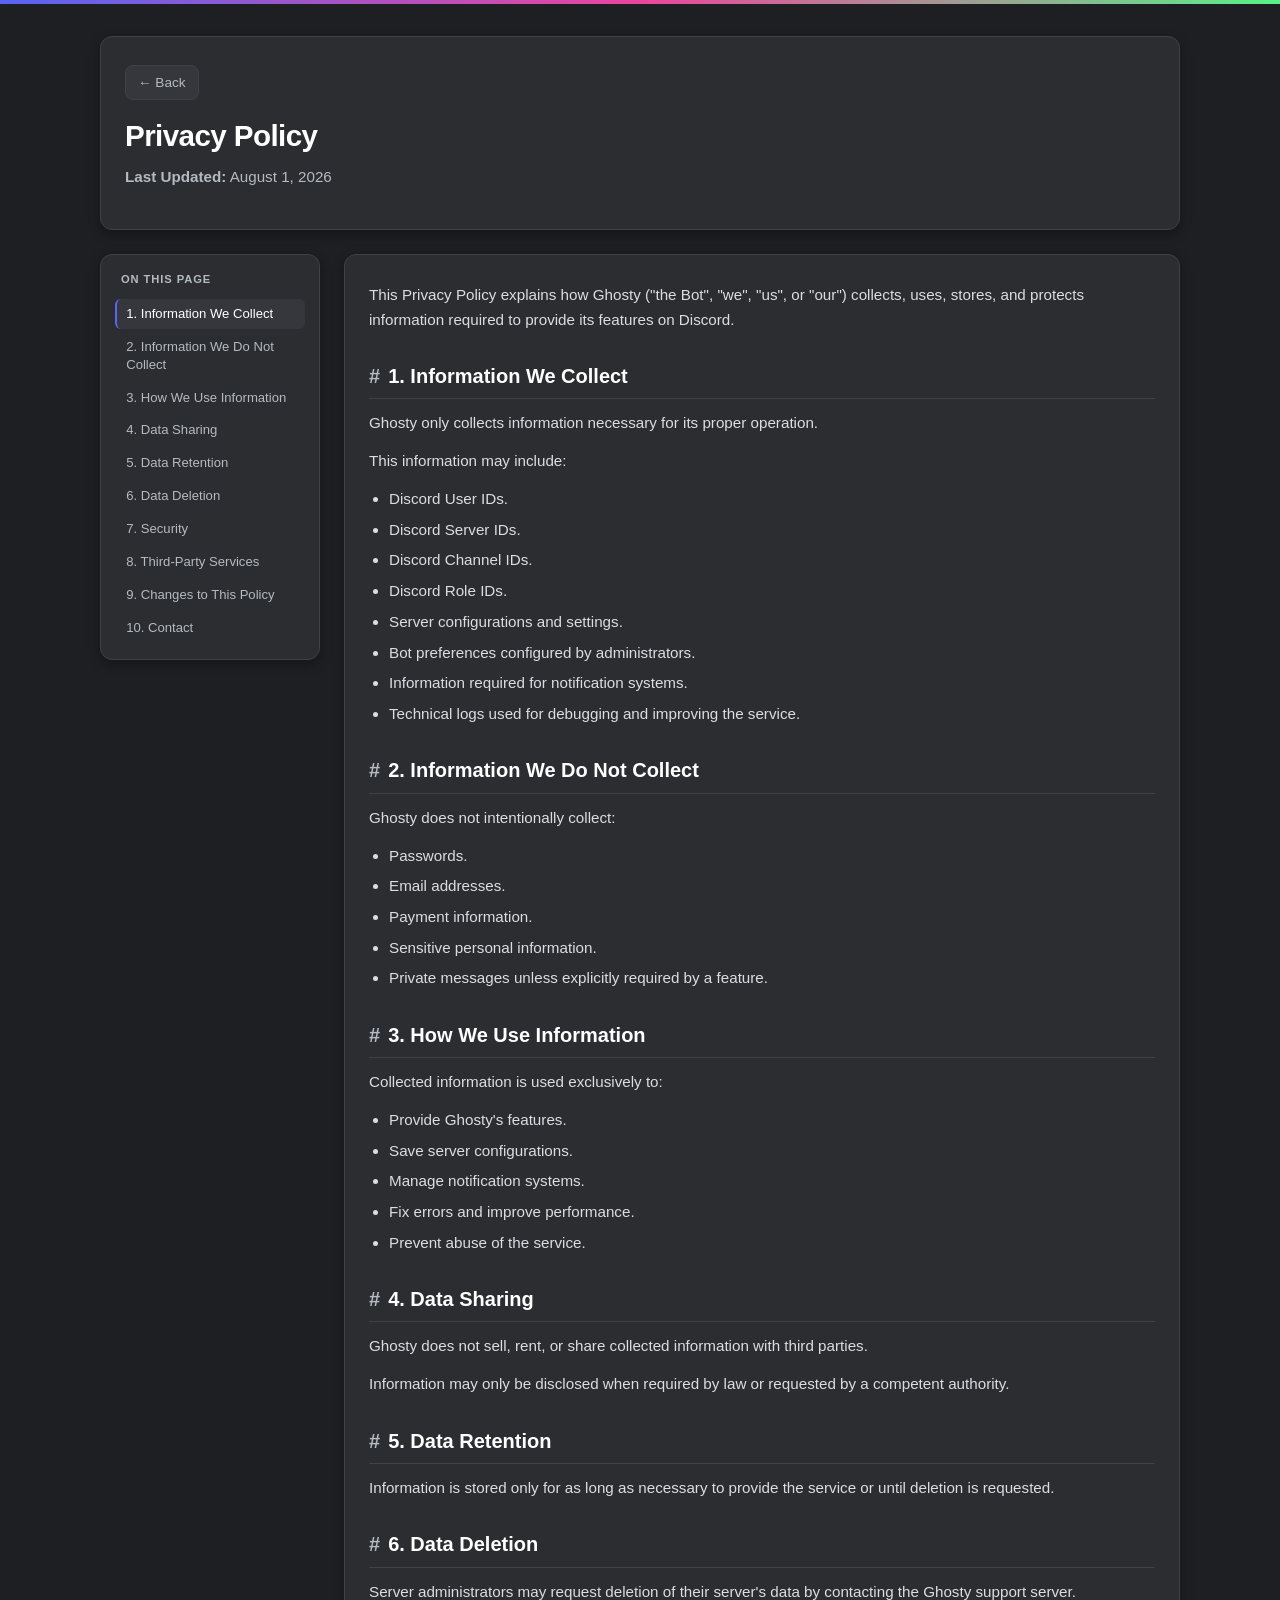
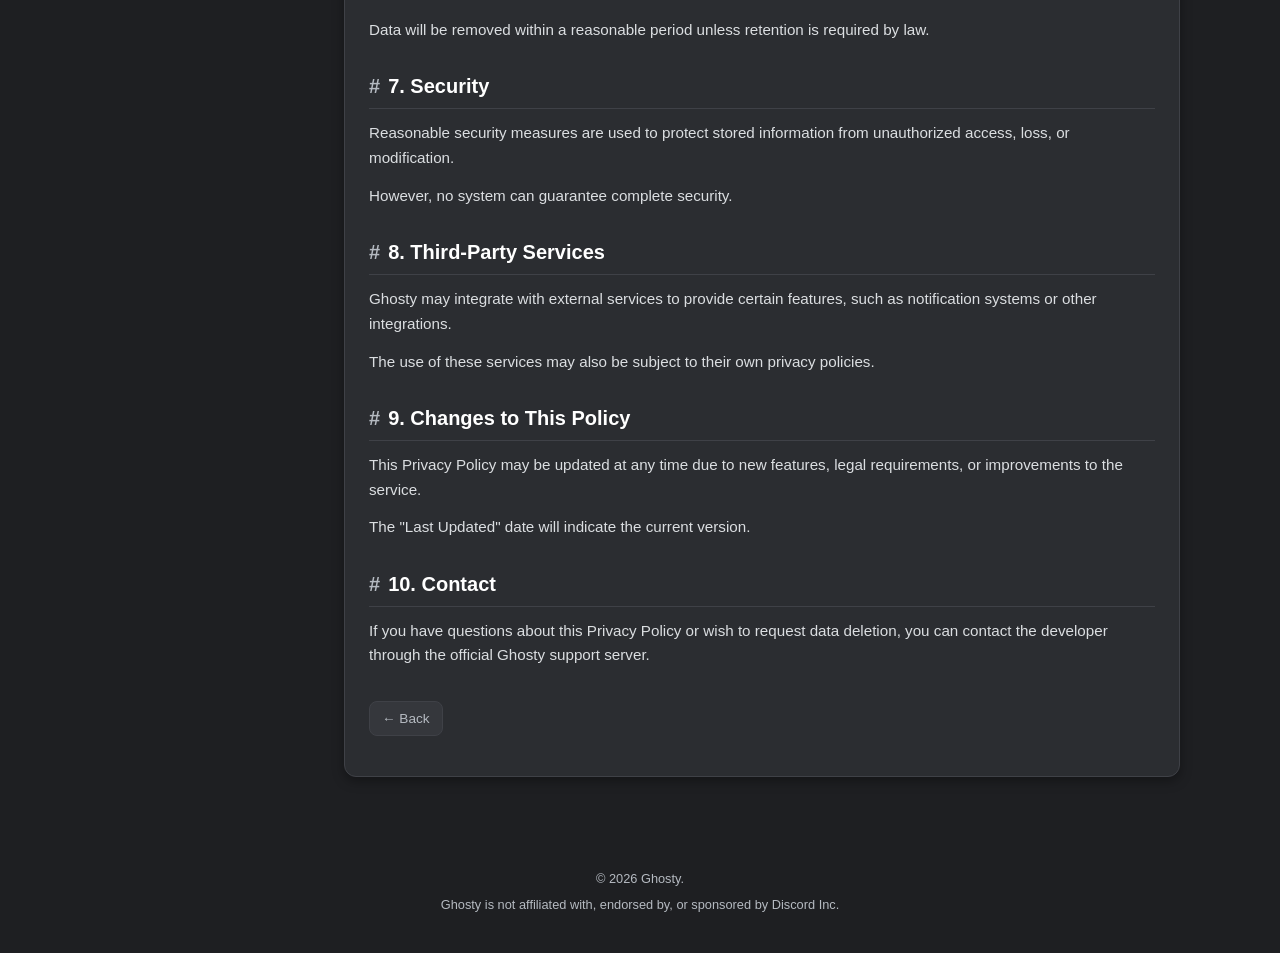
==== privacy/index.html @ cc2a5e60 "Initial commit" ====
<!DOCTYPE html>
<html lang="en">
<head>
    <meta charset="UTF-8">
    <meta name="viewport" content="width=device-width, initial-scale=1.0">

    <title>Privacy Policy | Ghosty</title>
    <meta name="description" content="Privacy Policy for Ghosty, a multifunctional Discord bot.">
    <meta name="theme-color" content="#313338">

    <link rel="icon" href="../assets/ghosty.png">
    <link rel="stylesheet" href="../css/style.css">

    <meta property="og:type" content="website">
    <meta property="og:title" content="Privacy Policy | Ghosty">
    <meta property="og:description" content="Privacy Policy for Ghosty.">
    <meta property="og:url" content="https://docs.ghostybot.xyz/privacy/">
    <meta property="og:image" content="https://docs.ghostybot.xyz/assets/ghosty.png">
</head>
<body>
    <div class="wrapper has-toc">
        <header>
            <a class="back-button" href="../" aria-label="Back to homepage">← Back</a>

            <h1>Privacy Policy</h1>
            <p class="meta"><strong>Last Updated:</strong> August 1, 2026</p>
        </header>

        <div class="layout">
            <aside class="toc" aria-label="Table of contents">
                <p class="toc-title">On this page</p>
                <nav>
                    <ul class="toc-list"></ul>
                </nav>
            </aside>

            <main>
                <p>
                    This Privacy Policy explains how Ghosty ("the Bot", "we", "us",
                    or "our") collects, uses, stores, and protects information required
                    to provide its features on Discord.
                </p>

                <h2 id="information-we-collect"><a class="anchor" href="#information-we-collect"><span class="anchor-icon">#</span>1. Information We Collect</a></h2>
                <p>
                    Ghosty only collects information necessary for its proper operation.
                </p>
                <p>This information may include:</p>
                <ul>
                    <li>Discord User IDs.</li>
                    <li>Discord Server IDs.</li>
                    <li>Discord Channel IDs.</li>
                    <li>Discord Role IDs.</li>
                    <li>Server configurations and settings.</li>
                    <li>Bot preferences configured by administrators.</li>
                    <li>Information required for notification systems.</li>
                    <li>Technical logs used for debugging and improving the service.</li>
                </ul>

                <h2 id="information-we-do-not-collect"><a class="anchor" href="#information-we-do-not-collect"><span class="anchor-icon">#</span>2. Information We Do Not Collect</a></h2>
                <p>
                    Ghosty does not intentionally collect:
                </p>
                <ul>
                    <li>Passwords.</li>
                    <li>Email addresses.</li>
                    <li>Payment information.</li>
                    <li>Sensitive personal information.</li>
                    <li>Private messages unless explicitly required by a feature.</li>
                </ul>

                <h2 id="how-we-use-information"><a class="anchor" href="#how-we-use-information"><span class="anchor-icon">#</span>3. How We Use Information</a></h2>
                <p>
                    Collected information is used exclusively to:
                </p>
                <ul>
                    <li>Provide Ghosty's features.</li>
                    <li>Save server configurations.</li>
                    <li>Manage notification systems.</li>
                    <li>Fix errors and improve performance.</li>
                    <li>Prevent abuse of the service.</li>
                </ul>

                <h2 id="data-sharing"><a class="anchor" href="#data-sharing"><span class="anchor-icon">#</span>4. Data Sharing</a></h2>
                <p>
                    Ghosty does not sell, rent, or share collected information with
                    third parties.
                </p>
                <p>
                    Information may only be disclosed when required by law or requested
                    by a competent authority.
                </p>

                <h2 id="data-retention"><a class="anchor" href="#data-retention"><span class="anchor-icon">#</span>5. Data Retention</a></h2>
                <p>
                    Information is stored only for as long as necessary to provide the
                    service or until deletion is requested.
                </p>

                <h2 id="data-deletion"><a class="anchor" href="#data-deletion"><span class="anchor-icon">#</span>6. Data Deletion</a></h2>
                <p>
                    Server administrators may request deletion of their server's data
                    by contacting the Ghosty support server.
                </p>
                <p>
                    Data will be removed within a reasonable period unless retention is
                    required by law.
                </p>

                <h2 id="security"><a class="anchor" href="#security"><span class="anchor-icon">#</span>7. Security</a></h2>
                <p>
                    Reasonable security measures are used to protect stored information
                    from unauthorized access, loss, or modification.
                </p>
                <p>
                    However, no system can guarantee complete security.
                </p>

                <h2 id="third-party-services"><a class="anchor" href="#third-party-services"><span class="anchor-icon">#</span>8. Third-Party Services</a></h2>
                <p>
                    Ghosty may integrate with external services to provide certain
                    features, such as notification systems or other integrations.
                </p>
                <p>
                    The use of these services may also be subject to their own privacy
                    policies.
                </p>

                <h2 id="changes-to-this-policy"><a class="anchor" href="#changes-to-this-policy"><span class="anchor-icon">#</span>9. Changes to This Policy</a></h2>
                <p>
                    This Privacy Policy may be updated at any time due to new features,
                    legal requirements, or improvements to the service.
                </p>
                <p>
                    The "Last Updated" date will indicate the current version.
                </p>

                <h2 id="contact"><a class="anchor" href="#contact"><span class="anchor-icon">#</span>10. Contact</a></h2>
                <p>
                    If you have questions about this Privacy Policy or wish to request
                    data deletion, you can contact the developer through the official
                    Ghosty support server.
                </p>

                <a class="back-button mt" href="../" aria-label="Back to homepage">← Back</a>
            </main>
        </div>
    </div>

    <footer>
        <p>© 2026 Ghosty.</p>
        <p>
            Ghosty is not affiliated with, endorsed by,
            or sponsored by Discord Inc.
        </p>
    </footer>

    <script>
        (function () {
            "use strict";
            var list = document.querySelector(".toc-list");
            if (!list) return;

            var headings = document.querySelectorAll("main h2[id]");
            if (!headings.length) return;

            var html = "";
            for (var i = 0; i < headings.length; i++) {
                var h = headings[i];
                var text = h.textContent.replace(/^#\s*/, "").trim();
                html += '<li><a class="toc-link" href="#' + h.id + '">' + text + '</a></li>';
            }
            list.innerHTML = html;

            var links = list.querySelectorAll(".toc-link");
            var current = null;
            var pinnedLink = null;

            function setActive(link) {
                if (link === current) return;
                current = link;
                for (var j = 0; j < links.length; j++) {
                    links[j].classList.toggle("active", links[j] === link);
                }
            }

            function updateActive() {
                if (pinnedLink) return;

                var offset = 60;
                var scrollY = window.scrollY || window.pageYOffset;
                var docHeight = document.documentElement.scrollHeight;
                var winHeight = window.innerHeight;
                var atBottom = scrollY + winHeight >= docHeight - 4;

                if (atBottom) {
                    setActive(links[links.length - 1]);
                    return;
                }

                var activeIndex = 0;
                for (var i = 0; i < headings.length; i++) {
                    var top = headings[i].getBoundingClientRect().top;
                    if (top - offset <= 0) {
                        activeIndex = i;
                    } else {
                        break;
                    }
                }
                setActive(links[activeIndex]);
            }

            var ticking = false;
            function onScroll() {
                if (ticking) return;
                ticking = true;
                requestAnimationFrame(function () {
                    updateActive();
                    ticking = false;
                });
            }

            for (var i = 0; i < links.length; i++) {
                links[i].addEventListener("click", function () {
                    pinnedLink = this;
                    setActive(this);
                });
            }

            function unpin() {
                if (!pinnedLink) return;
                pinnedLink = null;
                updateActive();
            }

            window.addEventListener("wheel", unpin, { passive: true });
            window.addEventListener("touchstart", unpin, { passive: true });
            window.addEventListener("keydown", function (e) {
                var keys = ["ArrowUp", "ArrowDown", "PageUp", "PageDown", "Home", "End", " "];
                if (keys.indexOf(e.key) !== -1) unpin();
            });

            window.addEventListener("scroll", onScroll, { passive: true });
            window.addEventListener("resize", onScroll);
            updateActive();
        })();
    </script>
</body>
</html>
---- css/style.css ----
:root {
  --bg-primary: #313338;
  --bg-secondary: #2b2d31;
  --bg-tertiary: #1e1f22;
  --bg-modifier: #35373c;
  --bg-hover: #3f4147;
  --text-normal: #dbdee1;
  --text-muted: #b5bac1;
  --text-link: #00a8fc;
  --accent: #5865f2;
  --accent-hover: #4752c4;
  --border: #3f4147;
  --radius: 8px;
  --radius-lg: 12px;
  --font: "gg sans", "Noto Sans", "Helvetica Neue", Helvetica, Arial, sans-serif;
  --shadow: 0 4px 12px rgba(0, 0, 0, 0.35);
  --danger: #ed4245;
  --warning: #faa61a;
  --success: #57f287;
}

*,
*::before,
*::after {
  box-sizing: border-box;
  margin: 0;
  padding: 0;
}

html {
  scroll-behavior: smooth;
}

body {
  font-family: var(--font);
  background: var(--bg-tertiary);
  color: var(--text-normal);
  line-height: 1.6;
  min-height: 100vh;
  display: flex;
  flex-direction: column;
  -webkit-font-smoothing: antialiased;
}

body::before {
  content: "";
  display: block;
  height: 4px;
  background: linear-gradient(90deg, var(--accent), #eb459e, #57f287);
  width: 100%;
  flex-shrink: 0;
}

.wrapper {
  max-width: 860px;
  width: 100%;
  margin: 0 auto;
  padding: 2rem 1.25rem 3rem;
  flex: 1;
}

.wrapper.has-toc {
  max-width: 1120px;
}

.layout {
  display: grid;
  grid-template-columns: 220px minmax(0, 1fr);
  gap: 1.5rem;
  align-items: start;
}

.toc {
  position: sticky;
  top: 2rem;
  align-self: start;
  background: var(--bg-secondary);
  border: 1px solid var(--border);
  border-radius: var(--radius-lg);
  padding: 1rem 0.85rem;
  box-shadow: var(--shadow);
  max-height: calc(100vh - 4rem);
  overflow-y: auto;
}

.toc-title {
  font-size: 0.7rem;
  font-weight: 700;
  text-transform: uppercase;
  letter-spacing: 0.08em;
  color: var(--text-muted);
  margin-bottom: 0.6rem;
  padding: 0 0.4rem;
}

.toc-list {
  list-style: none;
  margin: 0;
  padding: 0;
  display: flex;
  flex-direction: column;
  gap: 0.15rem;
}

.toc-list li {
  margin: 0;
}

.toc-link {
  display: block;
  padding: 0.4rem 0.6rem;
  font-size: 0.82rem;
  line-height: 1.35;
  color: var(--text-muted);
  text-decoration: none;
  border-radius: 6px;
  border-left: 2px solid transparent;
  transition: background 0.15s ease, color 0.15s ease, border-color 0.15s ease;
}

.toc-link:hover {
  background: var(--bg-modifier);
  color: #fff;
  text-decoration: none;
}

.toc-link.active {
  background: var(--bg-modifier);
  color: #fff;
  border-left-color: var(--accent);
}

header {
  background: var(--bg-secondary);
  border-radius: var(--radius-lg);
  padding: 1.75rem 1.5rem;
  margin-bottom: 1.5rem;
  box-shadow: var(--shadow);
  border: 1px solid var(--border);
}

header h1 {
  font-size: 1.85rem;
  font-weight: 700;
  color: #fff;
  letter-spacing: -0.02em;
  margin-bottom: 0.35rem;
}

header h1 a {
  color: inherit;
  text-decoration: none;
}

header h1 a:hover {
  color: var(--accent);
}

header > p:first-of-type {
  color: var(--text-muted);
  font-size: 0.95rem;
  margin-bottom: 0.75rem;
}

header .lang {
  font-size: 0.875rem;
  color: var(--text-muted);
}

header .lang a {
  color: var(--text-link);
  text-decoration: none;
  margin-left: 0.25rem;
}

header .lang a:hover {
  text-decoration: underline;
}

main {
  background: var(--bg-secondary);
  border-radius: var(--radius-lg);
  padding: 1.75rem 1.5rem;
  box-shadow: var(--shadow);
  border: 1px solid var(--border);
}

main h2 {
  font-size: 1.25rem;
  font-weight: 600;
  color: #fff;
  margin: 1.75rem 0 0.75rem;
  padding-bottom: 0.4rem;
  border-bottom: 1px solid var(--border);
  scroll-margin-top: 1.5rem;
}

main h2:first-child {
  margin-top: 0;
}

h2 .anchor,
h3 .anchor {
  color: inherit;
  text-decoration: none;
  display: inline;
}

h2 .anchor:hover,
h3 .anchor:hover {
  color: inherit;
  text-decoration: none;
}

h2 .anchor-icon,
h3 .anchor-icon {
  color: var(--text-muted);
  margin-right: 0.5rem;
  cursor: pointer;
  transition: color 0.15s ease;
}

h2 .anchor-icon:hover,
h3 .anchor-icon:hover {
  color: var(--accent);
}

main p {
  margin-bottom: 0.85rem;
  color: var(--text-normal);
  font-size: 0.95rem;
}

main ul,
main ol {
  margin: 0.5rem 0 1rem 1.25rem;
  color: var(--text-normal);
}

main li {
  margin-bottom: 0.4rem;
  font-size: 0.95rem;
}

main a {
  color: var(--text-link);
  text-decoration: none;
  transition: color 0.15s ease;
}

main a:hover {
  text-decoration: underline;
  color: #00b0f4;
}

.links-list {
  list-style: none;
  margin-left: 0 !important;
  display: flex;
  flex-direction: column;
  gap: 0.5rem;
}

.links-list li {
  margin: 0;
}

.links-list a {
  display: flex;
  align-items: center;
  gap: 0.6rem;
  background: var(--bg-modifier);
  padding: 0.75rem 1rem;
  border-radius: var(--radius);
  color: var(--text-normal);
  text-decoration: none;
  border: 1px solid transparent;
  transition: background 0.15s ease, border-color 0.15s ease;
}

.links-list a:hover {
  background: var(--bg-hover);
  border-color: var(--accent);
  text-decoration: none;
  color: #fff;
}

.links-list a::before {
  content: "";
  width: 8px;
  height: 8px;
  border-radius: 50%;
  background: var(--accent);
  flex-shrink: 0;
}

.meta {
  font-size: 0.875rem;
  color: var(--text-muted);
  margin-bottom: 0.5rem;
}

.features-grid {
  display: grid;
  grid-template-columns: repeat(auto-fit, minmax(180px, 1fr));
  gap: 1rem;
  margin: 1rem 0 0.5rem;
}

.feature-card {
  background: var(--bg-modifier);
  padding: 1.25rem 1rem;
  border-radius: var(--radius);
  text-align: center;
  border: 1px solid var(--border);
  transition: border-color 0.15s ease, transform 0.15s ease;
}

.feature-card:hover {
  border-color: var(--accent);
  transform: translateY(-2px);
}

.feature-icon {
  font-size: 2rem;
  display: block;
  margin-bottom: 0.5rem;
}

.feature-card h3 {
  font-size: 0.95rem;
  margin-bottom: 0.25rem;
  color: #fff;
}

.feature-card p {
  font-size: 0.85rem;
  color: var(--text-muted);
  margin-bottom: 0;
}

.floating-invite {
  position: fixed;
  bottom: 2rem;
  right: 2rem;
  background: var(--accent);
  color: #fff;
  padding: 0.75rem 1.5rem;
  border-radius: 50px;
  text-decoration: none;
  font-weight: 600;
  box-shadow: 0 4px 16px rgba(88, 101, 242, 0.4);
  transition: transform 0.2s ease, background 0.2s ease;
  z-index: 100;
}

.floating-invite:hover {
  transform: scale(1.05);
  background: var(--accent-hover);
}

footer {
  max-width: 860px;
  width: 100%;
  margin: 1.5rem auto 0;
  padding: 1.25rem 1.25rem 2rem;
  text-align: center;
  color: var(--text-muted);
  font-size: 0.8rem;
}

footer p {
  margin-bottom: 0.35rem;
}

footer a {
  color: var(--text-link);
  text-decoration: none;
}

footer a:hover {
  text-decoration: underline;
}

::selection {
  background: var(--accent);
  color: #fff;
}

.page-category {
  display: inline-flex;
  align-items: center;
  margin-top: 8px;
  padding: 0.25rem 0.65rem;
  font-size: 0.78rem;
  font-weight: 600;
  font-family: ui-monospace, "Cascadia Code", "Source Code Pro", monospace;
  color: #c9cdfb;
  background: rgba(88, 101, 242, 0.2);
  border: 1px solid rgba(88, 101, 242, 0.45);
  border-radius: 999px;
  text-decoration: none;
  transition: background 0.15s ease, color 0.15s ease, border-color 0.15s ease;
}

.page-category:hover {
  background: rgba(88, 101, 242, 0.35);
  color: #fff;
  border-color: var(--accent);
  text-decoration: none;
}

.page-category:active {
  transform: translateY(1px);
}

.back-button {
  display: inline-block;
  font-size: 0.85rem;
  font-weight: 500;
  color: var(--text-muted);
  text-decoration: none;
  background: var(--bg-modifier);
  padding: 0.35rem 0.75rem;
  border-radius: var(--radius);
  border: 1px solid var(--border);
  margin-bottom: 0.75rem;
  transition: background 0.15s ease, color 0.15s ease, border-color 0.15s ease;
}

.back-button:hover {
  background: var(--bg-hover);
  color: #fff;
  border-color: var(--accent);
  text-decoration: none;
}

.back-button.mt {
  margin-top: 1.25rem;
}

.breadcrumb {
  color: var(--text-muted);
  font-size: 0.875rem;
  margin-bottom: 0.75rem;
}

.variables-search {
  margin: 1rem 0 0.75rem;
}

.variables-search input {
  width: 100%;
  background: var(--bg-tertiary);
  border: 1px solid var(--border);
  border-radius: var(--radius);
  color: var(--text-normal);
  font: inherit;
  font-size: 0.9rem;
  padding: 0.6rem 0.9rem;
  transition: border-color 0.15s ease;
}

.variables-search input:focus {
  outline: none;
  border-color: var(--accent);
}

.variables-search input::placeholder {
  color: var(--text-muted);
}

.variables-grid {
  display: grid;
  grid-template-columns: repeat(auto-fit, minmax(220px, 1fr));
  gap: 0.85rem;
  margin: 1rem 0;
}

.variable-card {
  background: var(--bg-modifier);
  border: 1px solid var(--border);
  border-radius: var(--radius);
  padding: 1rem;
  transition: border-color 0.15s ease;
}

.variable-card:hover {
  border-color: var(--accent);
}

.variable-card[hidden] {
  display: none;
}

.variable-card-head {
  display: flex;
  align-items: center;
  justify-content: space-between;
  gap: 0.5rem;
  margin-bottom: 0.5rem;
}

.variable-card code {
  display: inline-block;
  background: var(--bg-tertiary);
  color: #fff;
  padding: 0.2rem 0.45rem;
  border-radius: 5px;
  font-size: 0.9rem;
}

.variable-card p {
  color: var(--text-muted);
  font-size: 0.875rem;
  margin-bottom: 0;
}

.copy-button {
  appearance: none;
  cursor: pointer;
  font-family: inherit;
  font-size: 0.7rem;
  font-weight: 600;
  letter-spacing: 0.02em;
  text-transform: uppercase;
  color: var(--text-muted);
  background: transparent;
  padding: 0.2rem 0.5rem;
  border: 1px solid var(--border);
  border-radius: 5px;
  transition: background 0.15s ease, color 0.15s ease, border-color 0.15s ease;
  flex-shrink: 0;
}

.copy-button:hover {
  background: var(--bg-hover);
  color: #fff;
  border-color: var(--accent);
}

.copy-button:active {
  transform: translateY(1px);
}

.copy-button.copied {
  color: var(--success);
  border-color: var(--success);
  background: rgba(87, 242, 135, 0.08);
}

.variables-empty {
  text-align: center;
  color: var(--text-muted);
  font-size: 0.9rem;
  padding: 1.5rem 1rem;
  background: var(--bg-modifier);
  border: 1px dashed var(--border);
  border-radius: var(--radius);
  margin: 1rem 0;
}

.variables-empty[hidden] {
  display: none;
}

.example {
  background: var(--bg-tertiary);
  border: 1px solid var(--border);
  border-radius: var(--radius);
  padding: 1rem;
  overflow-x: auto;
  margin: 1rem 0;
}

.example pre {
  color: var(--text-normal);
  font: inherit;
  white-space: pre-wrap;
  overflow-wrap: anywhere;
}

.notice {
  background: var(--bg-modifier);
  border-left: 3px solid var(--accent);
  border-radius: 0 var(--radius) var(--radius) 0;
  padding: 1rem;
  margin-top: 1rem;
}

.notice p:last-child {
  margin-bottom: 0;
}

.back-link {
  display: inline-block;
  margin-top: 1.25rem;
}

.preview-section {
  margin-top: 1.5rem;
}

.preview-controls {
  display: flex;
  flex-direction: column;
  gap: 0.75rem;
  margin-bottom: 1rem;
}

.preview-controls-header {
  display: flex;
  align-items: center;
  justify-content: space-between;
  gap: 0.75rem;
  flex-wrap: wrap;
}

.preview-controls label {
  font-size: 0.875rem;
  font-weight: 600;
  color: #fff;
}

.reset-button {
  appearance: none;
  cursor: pointer;
  font-family: inherit;
  font-size: 0.78rem;
  font-weight: 500;
  color: var(--text-muted);
  background: var(--bg-modifier);
  padding: 0.3rem 0.7rem;
  border-radius: var(--radius);
  border: 1px solid var(--border);
  transition: background 0.15s ease, color 0.15s ease, border-color 0.15s ease;
}

.reset-button:hover {
  background: var(--bg-hover);
  color: #fff;
  border-color: var(--accent);
}

.reset-button:active {
  transform: translateY(1px);
}

.preview-footer {
  display: flex;
  align-items: baseline;
  justify-content: space-between;
  gap: 0.75rem;
  flex-wrap: wrap;
}

.char-counter {
  font-size: 0.78rem;
  font-variant-numeric: tabular-nums;
  color: var(--text-muted);
  white-space: nowrap;
  transition: color 0.15s ease;
}

.char-counter.warn {
  color: var(--warning);
}

.char-counter.danger {
  color: var(--danger);
}

.editor-wrap {
  position: relative;
}

.editor-highlight {
  position: absolute;
  inset: 0;
  padding: 0.85rem 1rem;
  font-family: var(--font);
  font-size: 0.9rem;
  line-height: 1.5;
  color: var(--text-normal);
  white-space: pre-wrap;
  overflow-wrap: anywhere;
  word-break: break-word;
  pointer-events: none;
  background: var(--bg-tertiary);
  border: 1px solid var(--border);
  border-radius: var(--radius);
  overflow: hidden;
  transition: border-color 0.15s ease;
  z-index: 0;
}

.editor-highlight .var-token {
  background: var(--bg-primary);
  color: #fff;
  border-radius: 3px;
  box-shadow: 0 0 0 2px var(--bg-primary);
}

.editor-wrap:focus-within .editor-highlight {
  border-color: var(--accent);
}

.preview-controls .editor-wrap textarea {
  position: relative;
  width: 100%;
  min-height: 110px;
  resize: none;
  overflow: hidden;
  background: transparent;
  border: 1px solid transparent;
  border-radius: var(--radius);
  color: transparent;
  caret-color: var(--text-normal);
  font: inherit;
  font-size: 0.9rem;
  padding: 0.85rem 1rem;
  line-height: 1.5;
  z-index: 1;
}

.preview-controls .editor-wrap textarea:focus {
  outline: none;
}

.preview-controls .editor-wrap textarea::selection {
  background: rgba(88, 101, 242, 0.45);
  color: transparent;
}

.preview-hint {
  font-size: 0.8rem;
  color: var(--text-muted);
  margin-top: 0;
}

.discord-command {
  background: rgba(88, 101, 242, 0.3);
  color: #c9cdfb;
  padding: 0.1rem 0.35rem;
  border-radius: 4px;
  font-family: ui-monospace, "Cascadia Code", "Source Code Pro", monospace;
  font-size: 0.88rem;
  font-weight: 500;
}

.discord-message {
  background: #313338;
  border: 1px solid var(--border);
  border-radius: var(--radius);
  padding: 1rem;
  display: flex;
  gap: 0.85rem;
  align-items: flex-start;
  min-height: 140px;
  height: auto;
  transition: min-height 0.2s ease;
}

.discord-avatar {
  width: 40px;
  height: 40px;
  border-radius: 50%;
  flex-shrink: 0;
  user-select: none;
  object-fit: cover;
  background: var(--accent);
}

.discord-body {
  flex: 1;
  min-width: 0;
}

.discord-header {
  display: flex;
  align-items: baseline;
  gap: 0.5rem;
  margin-bottom: 0.35rem;
  flex-wrap: wrap;
}

.discord-username {
  font-weight: 600;
  color: #fff;
  font-size: 0.95rem;
}

.discord-bot-tag {
  background: var(--accent);
  color: #fff;
  font-size: 0.65rem;
  font-weight: 600;
  padding: 0.1rem 0.35rem;
  border-radius: 3px;
  text-transform: uppercase;
  letter-spacing: 0.03em;
}

.discord-timestamp {
  color: var(--text-muted);
  font-size: 0.75rem;
}

.discord-content {
  color: var(--text-normal);
  font-size: 0.95rem;
  line-height: 1.5;
  white-space: pre-wrap;
  overflow-wrap: anywhere;
  word-break: break-word;
}

.discord-content strong {
  font-weight: 700;
  color: #fff;
}

.discord-content em {
  font-style: italic;
}

.discord-content code {
  background: var(--bg-tertiary);
  padding: 0.15rem 0.35rem;
  border-radius: 4px;
  font-size: 0.85rem;
  font-family: ui-monospace, "Cascadia Code", "Source Code Pro", monospace;
}

.discord-mention {
  background: rgba(88, 101, 242, 0.3);
  color: #c9cdfb;
  padding: 0.05rem 0.25rem;
  border-radius: 3px;
  font-weight: 500;
}

.var-autocomplete {
  position: absolute;
  top: calc(100% + 6px);
  left: 0;
  right: 0;
  z-index: 50;
  max-height: 260px;
  overflow-y: auto;
  background: var(--bg-secondary);
  border: 1px solid var(--border);
  border-radius: var(--radius);
  box-shadow: var(--shadow);
  margin: 0;
  padding: 0.4rem;
  list-style: none;
  display: none;
}

.var-autocomplete.open {
  display: block;
  animation: ac-fade 0.12s ease;
}

@keyframes ac-fade {
  from { opacity: 0; transform: translateY(-3px); }
  to   { opacity: 1; transform: translateY(0); }
}

.var-autocomplete-item {
  display: flex;
  align-items: center;
  gap: 0.75rem;
  margin: 0 0 0.25rem 0;
  padding: 0.7rem 0.85rem;
  border-radius: 6px;
  border: 1px solid transparent;
  background: var(--bg-modifier);
  cursor: pointer;
  transition:
    background 0.15s ease,
    border-color 0.15s ease,
    transform 0.1s ease;
}

.var-autocomplete-item:last-child {
  margin-bottom: 0;
}

.var-autocomplete-item.active {
  background: var(--accent);
  border-color: var(--accent-hover);
  transform: translateX(2px);
}

.var-autocomplete-item code {
  background: var(--bg-tertiary);
  color: #fff;
  padding: 0.25rem 0.5rem;
  border-radius: 4px;
  font-size: 0.82rem;
  font-family: ui-monospace, "Cascadia Code", "Source Code Pro", monospace;
  font-weight: 600;
  flex-shrink: 0;
  transition: background 0.15s ease, color 0.15s ease;
}

.var-autocomplete-item.active code {
  background: rgba(0, 0, 0, 0.25);
  color: #fff;
}

.var-autocomplete-item span {
  color: var(--text-muted);
  font-size: 0.82rem;
  white-space: nowrap;
  overflow: hidden;
  text-overflow: ellipsis;
  transition: color 0.15s ease;
}

.var-autocomplete-item.active span {
  color: #fff;
}

.var-autocomplete-empty {
  margin: 0;
  padding: 0.75rem;
  color: var(--text-muted);
  font-size: 0.85rem;
  text-align: center;
}

@media (max-width: 900px) {
  .layout {
    grid-template-columns: 1fr;
    gap: 0;
  }

  .toc {
    display: none;
  }
}

@media (max-width: 600px) {
  .wrapper {
    padding: 1.25rem 0.85rem 2rem;
  }

  header,
  main {
    padding: 1.25rem 1rem;
  }

  header h1 {
    font-size: 1.5rem;
  }

  main h2 {
    font-size: 1.1rem;
  }

  .features-grid {
    grid-template-columns: 1fr 1fr;
  }

  .floating-invite {
    padding: 0.5rem 1rem;
    font-size: 0.85rem;
    bottom: 1rem;
    right: 1rem;
  }

  .variables-grid {
    grid-template-columns: 1fr;
  }

  .var-autocomplete-item {
    padding: 0.6rem 0.7rem;
    gap: 0.55rem;
  }

  .var-autocomplete-item span {
    display: none;
  }
}
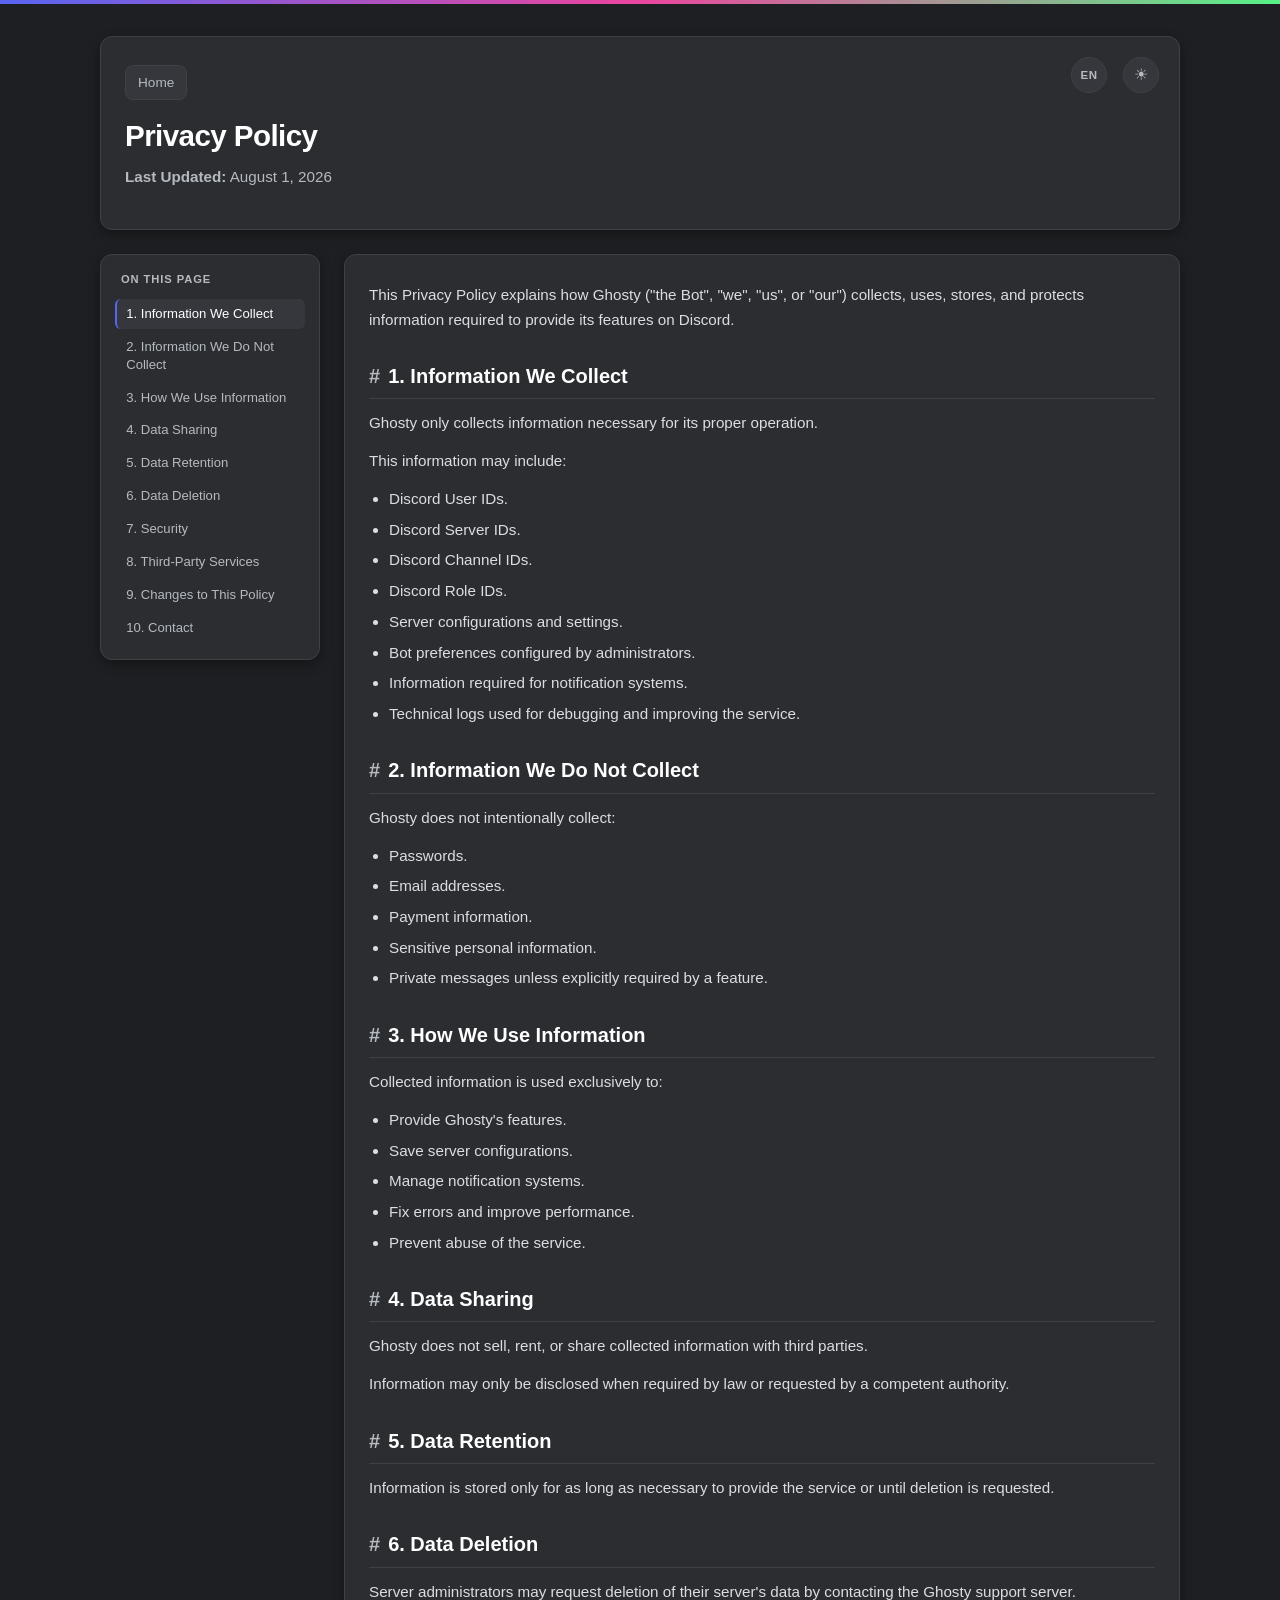
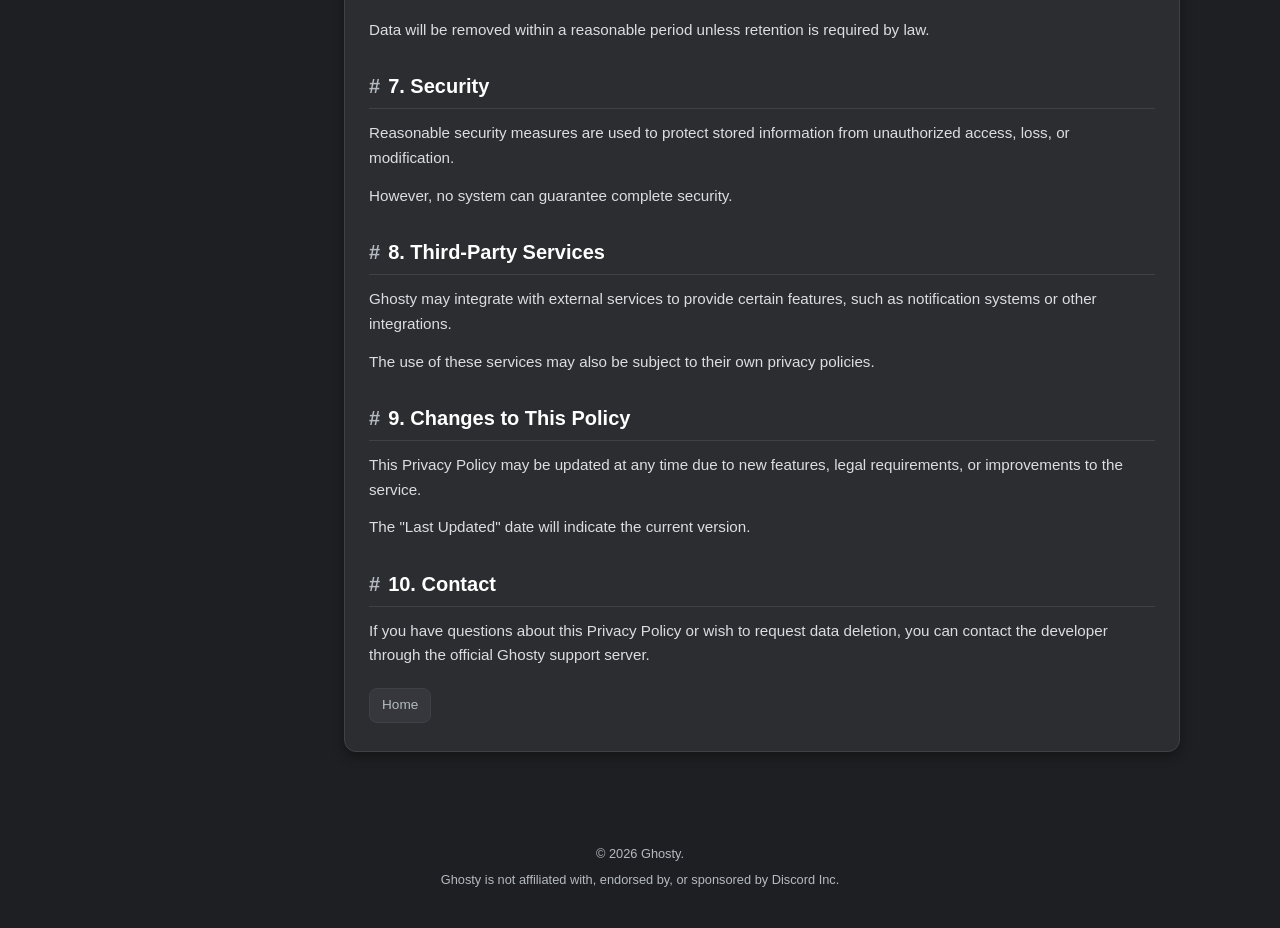
==== commit 93eb0cf2: "Add i18n support with English and Spanish translations - Implement a new i18n.js file to manage tran" ====
--- a/privacy/index.html
+++ b/privacy/index.html
@@ -1,5 +1,5 @@
 <!DOCTYPE html>
-<html lang="en">
+<html lang="en" data-i18n-title="page.title.privacy">
 <head>
     <meta charset="UTF-8">
     <meta name="viewport" content="width=device-width, initial-scale=1.0">
@@ -7,6 +7,16 @@
     <title>Privacy Policy | Ghosty</title>
     <meta name="description" content="Privacy Policy for Ghosty, a multifunctional Discord bot.">
     <meta name="theme-color" content="#313338">
+
+    <script>
+        (function () {
+            try {
+                if (localStorage.getItem("ghosty:theme") === "light") {
+                    document.documentElement.setAttribute("data-theme", "light");
+                }
+            } catch (e) {}
+        })();
+    </script>
 
     <link rel="icon" href="../assets/ghosty.png">
     <link rel="stylesheet" href="../css/style.css">
@@ -20,141 +30,104 @@
 <body>
     <div class="wrapper has-toc">
         <header>
-            <a class="back-button" href="../" aria-label="Back to homepage">← Back</a>
-
-            <h1>Privacy Policy</h1>
-            <p class="meta"><strong>Last Updated:</strong> August 1, 2026</p>
+            <div class="nav-buttons">
+                <a class="back-button" href="../" data-i18n="common.home">Home</a>
+            </div>
+
+            <h1 data-i18n="privacy.title">Privacy Policy</h1>
+            <p class="meta"><strong data-i18n="privacy.updated_label">Last Updated:</strong> <span data-i18n="privacy.updated_value">August 1, 2026</span></p>
+
+            <button type="button" class="lang-toggle" data-i18n-aria="common.lang_aria" aria-label="Change language">EN</button>
+            <button type="button" class="theme-toggle" id="theme-toggle" data-i18n-aria="common.theme_aria" aria-label="Toggle theme">
+                <span class="icon-sun">☀</span>
+                <span class="icon-moon">☾</span>
+            </button>
         </header>
 
         <div class="layout">
             <aside class="toc" aria-label="Table of contents">
-                <p class="toc-title">On this page</p>
+                <p class="toc-title" data-i18n="common.toc_title">On this page</p>
                 <nav>
                     <ul class="toc-list"></ul>
                 </nav>
             </aside>
 
             <main>
-                <p>
-                    This Privacy Policy explains how Ghosty ("the Bot", "we", "us",
-                    or "our") collects, uses, stores, and protects information required
-                    to provide its features on Discord.
-                </p>
-
-                <h2 id="information-we-collect"><a class="anchor" href="#information-we-collect"><span class="anchor-icon">#</span>1. Information We Collect</a></h2>
-                <p>
-                    Ghosty only collects information necessary for its proper operation.
-                </p>
-                <p>This information may include:</p>
+                <p data-i18n="privacy.intro">This Privacy Policy explains how Ghosty ("the Bot", "we", "us", or "our") collects, uses, stores, and protects information required to provide its features on Discord.</p>
+
+                <h2 id="information-we-collect"><a class="anchor" href="#information-we-collect"><span class="anchor-icon">#</span><span data-i18n="privacy.h2.1">1. Information We Collect</span></a></h2>
+                <p data-i18n="privacy.p.1.1">Ghosty only collects information necessary for its proper operation.</p>
+                <p data-i18n="privacy.p.1.2">This information may include:</p>
                 <ul>
-                    <li>Discord User IDs.</li>
-                    <li>Discord Server IDs.</li>
-                    <li>Discord Channel IDs.</li>
-                    <li>Discord Role IDs.</li>
-                    <li>Server configurations and settings.</li>
-                    <li>Bot preferences configured by administrators.</li>
-                    <li>Information required for notification systems.</li>
-                    <li>Technical logs used for debugging and improving the service.</li>
+                    <li data-i18n="privacy.li.1.1">Discord User IDs.</li>
+                    <li data-i18n="privacy.li.1.2">Discord Server IDs.</li>
+                    <li data-i18n="privacy.li.1.3">Discord Channel IDs.</li>
+                    <li data-i18n="privacy.li.1.4">Discord Role IDs.</li>
+                    <li data-i18n="privacy.li.1.5">Server configurations and settings.</li>
+                    <li data-i18n="privacy.li.1.6">Bot preferences configured by administrators.</li>
+                    <li data-i18n="privacy.li.1.7">Information required for notification systems.</li>
+                    <li data-i18n="privacy.li.1.8">Technical logs used for debugging and improving the service.</li>
                 </ul>
 
-                <h2 id="information-we-do-not-collect"><a class="anchor" href="#information-we-do-not-collect"><span class="anchor-icon">#</span>2. Information We Do Not Collect</a></h2>
-                <p>
-                    Ghosty does not intentionally collect:
-                </p>
+                <h2 id="information-we-do-not-collect"><a class="anchor" href="#information-we-do-not-collect"><span class="anchor-icon">#</span><span data-i18n="privacy.h2.2">2. Information We Do Not Collect</span></a></h2>
+                <p data-i18n="privacy.p.2.1">Ghosty does not intentionally collect:</p>
                 <ul>
-                    <li>Passwords.</li>
-                    <li>Email addresses.</li>
-                    <li>Payment information.</li>
-                    <li>Sensitive personal information.</li>
-                    <li>Private messages unless explicitly required by a feature.</li>
+                    <li data-i18n="privacy.li.2.1">Passwords.</li>
+                    <li data-i18n="privacy.li.2.2">Email addresses.</li>
+                    <li data-i18n="privacy.li.2.3">Payment information.</li>
+                    <li data-i18n="privacy.li.2.4">Sensitive personal information.</li>
+                    <li data-i18n="privacy.li.2.5">Private messages unless explicitly required by a feature.</li>
                 </ul>
 
-                <h2 id="how-we-use-information"><a class="anchor" href="#how-we-use-information"><span class="anchor-icon">#</span>3. How We Use Information</a></h2>
-                <p>
-                    Collected information is used exclusively to:
-                </p>
+                <h2 id="how-we-use-information"><a class="anchor" href="#how-we-use-information"><span class="anchor-icon">#</span><span data-i18n="privacy.h2.3">3. How We Use Information</span></a></h2>
+                <p data-i18n="privacy.p.3.1">Collected information is used exclusively to:</p>
                 <ul>
-                    <li>Provide Ghosty's features.</li>
-                    <li>Save server configurations.</li>
-                    <li>Manage notification systems.</li>
-                    <li>Fix errors and improve performance.</li>
-                    <li>Prevent abuse of the service.</li>
+                    <li data-i18n="privacy.li.3.1">Provide Ghosty's features.</li>
+                    <li data-i18n="privacy.li.3.2">Save server configurations.</li>
+                    <li data-i18n="privacy.li.3.3">Manage notification systems.</li>
+                    <li data-i18n="privacy.li.3.4">Fix errors and improve performance.</li>
+                    <li data-i18n="privacy.li.3.5">Prevent abuse of the service.</li>
                 </ul>
 
-                <h2 id="data-sharing"><a class="anchor" href="#data-sharing"><span class="anchor-icon">#</span>4. Data Sharing</a></h2>
-                <p>
-                    Ghosty does not sell, rent, or share collected information with
-                    third parties.
-                </p>
-                <p>
-                    Information may only be disclosed when required by law or requested
-                    by a competent authority.
-                </p>
-
-                <h2 id="data-retention"><a class="anchor" href="#data-retention"><span class="anchor-icon">#</span>5. Data Retention</a></h2>
-                <p>
-                    Information is stored only for as long as necessary to provide the
-                    service or until deletion is requested.
-                </p>
-
-                <h2 id="data-deletion"><a class="anchor" href="#data-deletion"><span class="anchor-icon">#</span>6. Data Deletion</a></h2>
-                <p>
-                    Server administrators may request deletion of their server's data
-                    by contacting the Ghosty support server.
-                </p>
-                <p>
-                    Data will be removed within a reasonable period unless retention is
-                    required by law.
-                </p>
-
-                <h2 id="security"><a class="anchor" href="#security"><span class="anchor-icon">#</span>7. Security</a></h2>
-                <p>
-                    Reasonable security measures are used to protect stored information
-                    from unauthorized access, loss, or modification.
-                </p>
-                <p>
-                    However, no system can guarantee complete security.
-                </p>
-
-                <h2 id="third-party-services"><a class="anchor" href="#third-party-services"><span class="anchor-icon">#</span>8. Third-Party Services</a></h2>
-                <p>
-                    Ghosty may integrate with external services to provide certain
-                    features, such as notification systems or other integrations.
-                </p>
-                <p>
-                    The use of these services may also be subject to their own privacy
-                    policies.
-                </p>
-
-                <h2 id="changes-to-this-policy"><a class="anchor" href="#changes-to-this-policy"><span class="anchor-icon">#</span>9. Changes to This Policy</a></h2>
-                <p>
-                    This Privacy Policy may be updated at any time due to new features,
-                    legal requirements, or improvements to the service.
-                </p>
-                <p>
-                    The "Last Updated" date will indicate the current version.
-                </p>
-
-                <h2 id="contact"><a class="anchor" href="#contact"><span class="anchor-icon">#</span>10. Contact</a></h2>
-                <p>
-                    If you have questions about this Privacy Policy or wish to request
-                    data deletion, you can contact the developer through the official
-                    Ghosty support server.
-                </p>
-
-                <a class="back-button mt" href="../" aria-label="Back to homepage">← Back</a>
+                <h2 id="data-sharing"><a class="anchor" href="#data-sharing"><span class="anchor-icon">#</span><span data-i18n="privacy.h2.4">4. Data Sharing</span></a></h2>
+                <p data-i18n="privacy.p.4.1">Ghosty does not sell, rent, or share collected information with third parties.</p>
+                <p data-i18n="privacy.p.4.2">Information may only be disclosed when required by law or requested by a competent authority.</p>
+
+                <h2 id="data-retention"><a class="anchor" href="#data-retention"><span class="anchor-icon">#</span><span data-i18n="privacy.h2.5">5. Data Retention</span></a></h2>
+                <p data-i18n="privacy.p.5.1">Information is stored only for as long as necessary to provide the service or until deletion is requested.</p>
+
+                <h2 id="data-deletion"><a class="anchor" href="#data-deletion"><span class="anchor-icon">#</span><span data-i18n="privacy.h2.6">6. Data Deletion</span></a></h2>
+                <p data-i18n="privacy.p.6.1">Server administrators may request deletion of their server's data by contacting the Ghosty support server.</p>
+                <p data-i18n="privacy.p.6.2">Data will be removed within a reasonable period unless retention is required by law.</p>
+
+                <h2 id="security"><a class="anchor" href="#security"><span class="anchor-icon">#</span><span data-i18n="privacy.h2.7">7. Security</span></a></h2>
+                <p data-i18n="privacy.p.7.1">Reasonable security measures are used to protect stored information from unauthorized access, loss, or modification.</p>
+                <p data-i18n="privacy.p.7.2">However, no system can guarantee complete security.</p>
+
+                <h2 id="third-party-services"><a class="anchor" href="#third-party-services"><span class="anchor-icon">#</span><span data-i18n="privacy.h2.8">8. Third-Party Services</span></a></h2>
+                <p data-i18n="privacy.p.8.1">Ghosty may integrate with external services to provide certain features, such as notification systems or other integrations.</p>
+                <p data-i18n="privacy.p.8.2">The use of these services may also be subject to their own privacy policies.</p>
+
+                <h2 id="changes-to-this-policy"><a class="anchor" href="#changes-to-this-policy"><span class="anchor-icon">#</span><span data-i18n="privacy.h2.9">9. Changes to This Policy</span></a></h2>
+                <p data-i18n="privacy.p.9.1">This Privacy Policy may be updated at any time due to new features, legal requirements, or improvements to the service.</p>
+                <p data-i18n="privacy.p.9.2">The "Last Updated" date will indicate the current version.</p>
+
+                <h2 id="contact"><a class="anchor" href="#contact"><span class="anchor-icon">#</span><span data-i18n="privacy.h2.10">10. Contact</span></a></h2>
+                <p data-i18n="privacy.p.10.1">If you have questions about this Privacy Policy or wish to request data deletion, you can contact the developer through the official Ghosty support server.</p>
+
+                <div class="nav-buttons mt">
+                    <a class="back-button" href="../" data-i18n="common.home">Home</a>
+                </div>
             </main>
         </div>
     </div>
 
     <footer>
-        <p>© 2026 Ghosty.</p>
-        <p>
-            Ghosty is not affiliated with, endorsed by,
-            or sponsored by Discord Inc.
-        </p>
+        <p data-i18n="common.footer_copy">© 2026 Ghosty.</p>
+        <p data-i18n="common.footer_disclaimer">Ghosty is not affiliated with, endorsed by, or sponsored by Discord Inc.</p>
     </footer>
 
+    <script src="../js/i18n.js"></script>
     <script>
         (function () {
             "use strict";
@@ -164,15 +137,18 @@
             var headings = document.querySelectorAll("main h2[id]");
             if (!headings.length) return;
 
-            var html = "";
-            for (var i = 0; i < headings.length; i++) {
-                var h = headings[i];
-                var text = h.textContent.replace(/^#\s*/, "").trim();
-                html += '<li><a class="toc-link" href="#' + h.id + '">' + text + '</a></li>';
-            }
-            list.innerHTML = html;
-
-            var links = list.querySelectorAll(".toc-link");
+            function build() {
+                var html = "";
+                for (var i = 0; i < headings.length; i++) {
+                    var h = headings[i];
+                    var text = h.textContent.replace(/^#\s*/, "").trim();
+                    html += '<li><a class="toc-link" href="#' + h.id + '">' + text + '</a></li>';
+                }
+                list.innerHTML = html;
+                bind();
+            }
+
+            var links = [];
             var current = null;
             var pinnedLink = null;
 
@@ -186,26 +162,17 @@
 
             function updateActive() {
                 if (pinnedLink) return;
-
                 var offset = 60;
                 var scrollY = window.scrollY || window.pageYOffset;
                 var docHeight = document.documentElement.scrollHeight;
                 var winHeight = window.innerHeight;
                 var atBottom = scrollY + winHeight >= docHeight - 4;
-
-                if (atBottom) {
-                    setActive(links[links.length - 1]);
-                    return;
-                }
-
+                if (atBottom) { setActive(links[links.length - 1]); return; }
                 var activeIndex = 0;
                 for (var i = 0; i < headings.length; i++) {
                     var top = headings[i].getBoundingClientRect().top;
-                    if (top - offset <= 0) {
-                        activeIndex = i;
-                    } else {
-                        break;
-                    }
+                    if (top - offset <= 0) activeIndex = i;
+                    else break;
                 }
                 setActive(links[activeIndex]);
             }
@@ -214,17 +181,17 @@
             function onScroll() {
                 if (ticking) return;
                 ticking = true;
-                requestAnimationFrame(function () {
-                    updateActive();
-                    ticking = false;
-                });
-            }
-
-            for (var i = 0; i < links.length; i++) {
-                links[i].addEventListener("click", function () {
-                    pinnedLink = this;
-                    setActive(this);
-                });
+                requestAnimationFrame(function () { updateActive(); ticking = false; });
+            }
+
+            function bind() {
+                links = list.querySelectorAll(".toc-link");
+                for (var i = 0; i < links.length; i++) {
+                    links[i].addEventListener("click", function () {
+                        pinnedLink = this;
+                        setActive(this);
+                    });
+                }
             }
 
             function unpin() {
@@ -242,7 +209,33 @@
 
             window.addEventListener("scroll", onScroll, { passive: true });
             window.addEventListener("resize", onScroll);
+
+            build();
             updateActive();
+
+            window.addEventListener("ghosty:langchange", function () {
+                pinnedLink = null;
+                current = null;
+                build();
+                updateActive();
+            });
+        })();
+
+        (function () {
+            "use strict";
+            var btn = document.getElementById("theme-toggle");
+            if (!btn) return;
+            function apply(isLight) {
+                if (isLight) document.documentElement.setAttribute("data-theme", "light");
+                else document.documentElement.removeAttribute("data-theme");
+                try { localStorage.setItem("ghosty:theme", isLight ? "light" : "dark"); } catch (e) {}
+                var meta = document.querySelector('meta[name="theme-color"]');
+                if (meta) meta.setAttribute("content", isLight ? "#ffffff" : "#313338");
+            }
+            btn.addEventListener("click", function () {
+                var isLight = document.documentElement.getAttribute("data-theme") === "light";
+                apply(!isLight);
+            });
         })();
     </script>
 </body>
--- a/css/style.css
+++ b/css/style.css
@@ -7,8 +7,12 @@
   --text-normal: #dbdee1;
   --text-muted: #b5bac1;
   --text-link: #00a8fc;
+  --text-heading: #ffffff;
   --accent: #5865f2;
   --accent-hover: #4752c4;
+  --accent-soft-bg: rgba(88, 101, 242, 0.2);
+  --accent-soft-border: rgba(88, 101, 242, 0.45);
+  --accent-soft-text: #c9cdfb;
   --border: #3f4147;
   --radius: 8px;
   --radius-lg: 12px;
@@ -17,6 +21,34 @@
   --danger: #ed4245;
   --warning: #faa61a;
   --success: #57f287;
+  --token-bg: #313338;
+  --discord-msg-bg: #313338;
+  --discord-msg-text: #dbdee1;
+}
+
+html[data-theme="light"] {
+  --bg-primary: #ffffff;
+  --bg-secondary: #f2f3f5;
+  --bg-tertiary: #e3e5e8;
+  --bg-modifier: #ebedef;
+  --bg-hover: #dfe1e5;
+  --text-normal: #2e3338;
+  --text-muted: #5c5e66;
+  --text-link: #006ce7;
+  --text-heading: #060607;
+  --accent: #5865f2;
+  --accent-hover: #4752c4;
+  --accent-soft-bg: rgba(88, 101, 242, 0.12);
+  --accent-soft-border: rgba(88, 101, 242, 0.35);
+  --accent-soft-text: #4752c4;
+  --border: #d4d7dc;
+  --shadow: 0 4px 12px rgba(0, 0, 0, 0.08);
+  --danger: #d83c3e;
+  --warning: #c47d0a;
+  --success: #1a9c4a;
+  --token-bg: #c9ccd1;
+  --discord-msg-bg: #ffffff;
+  --discord-msg-text: #2e3338;
 }
 
 *,
@@ -59,7 +91,8 @@
   flex: 1;
 }
 
-.wrapper.has-toc {
+.wrapper.has-toc,
+.wrapper.has-sidebar {
   max-width: 1120px;
 }
 
@@ -70,27 +103,50 @@
   align-items: start;
 }
 
-.toc {
+.layout-sidebar {
+  display: grid;
+  grid-template-columns: 300px minmax(0, 1fr);
+  gap: 1.5rem;
+  align-items: start;
+}
+
+.toc,
+.discord-panel {
   position: sticky;
   top: 2rem;
   align-self: start;
   background: var(--bg-secondary);
   border: 1px solid var(--border);
   border-radius: var(--radius-lg);
+  box-shadow: var(--shadow);
+}
+
+.toc {
   padding: 1rem 0.85rem;
-  box-shadow: var(--shadow);
   max-height: calc(100vh - 4rem);
   overflow-y: auto;
 }
 
-.toc-title {
+.discord-panel {
+  padding: 1rem;
+}
+
+.toc-title,
+.discord-panel-title {
   font-size: 0.7rem;
   font-weight: 700;
   text-transform: uppercase;
   letter-spacing: 0.08em;
   color: var(--text-muted);
   margin-bottom: 0.6rem;
+}
+
+.toc-title {
   padding: 0 0.4rem;
+}
+
+.discord-panel-title {
+  padding: 0 0.25rem;
 }
 
 .toc-list {
@@ -120,17 +176,32 @@
 
 .toc-link:hover {
   background: var(--bg-modifier);
-  color: #fff;
+  color: var(--text-heading);
   text-decoration: none;
 }
 
 .toc-link.active {
   background: var(--bg-modifier);
-  color: #fff;
+  color: var(--text-heading);
   border-left-color: var(--accent);
 }
 
+.discord-widget {
+  display: flex;
+  justify-content: center;
+}
+
+.discord-widget iframe {
+  width: 100%;
+  height: 420px;
+  border: 1px solid var(--border);
+  border-radius: var(--radius);
+  background: var(--bg-modifier);
+  display: block;
+}
+
 header {
+  position: relative;
   background: var(--bg-secondary);
   border-radius: var(--radius-lg);
   padding: 1.75rem 1.5rem;
@@ -142,7 +213,7 @@
 header h1 {
   font-size: 1.85rem;
   font-weight: 700;
-  color: #fff;
+  color: var(--text-heading);
   letter-spacing: -0.02em;
   margin-bottom: 0.35rem;
 }
@@ -175,6 +246,68 @@
 
 header .lang a:hover {
   text-decoration: underline;
+}
+
+.theme-toggle,
+.lang-toggle {
+  position: absolute;
+  top: 1.25rem;
+  appearance: none;
+  cursor: pointer;
+  display: inline-flex;
+  align-items: center;
+  justify-content: center;
+  background: var(--bg-modifier);
+  color: var(--text-muted);
+  border: 1px solid var(--border);
+  transition: background 0.15s ease, color 0.15s ease, border-color 0.15s ease, transform 0.15s ease;
+  z-index: 5;
+}
+
+.theme-toggle {
+  right: 1.25rem;
+  width: 36px;
+  height: 36px;
+  border-radius: 50%;
+  font-size: 1rem;
+  line-height: 1;
+}
+
+.lang-toggle {
+  right: 4.5rem;
+  min-width: 36px;
+  height: 36px;
+  padding: 0 0.5rem;
+  border-radius: 999px;
+  font-family: inherit;
+  font-size: 0.72rem;
+  font-weight: 700;
+  letter-spacing: 0.05em;
+}
+
+.theme-toggle:hover,
+.lang-toggle:hover {
+  background: var(--bg-hover);
+  color: var(--text-heading);
+  border-color: var(--accent);
+}
+
+.theme-toggle:active,
+.lang-toggle:active {
+  transform: scale(0.94);
+}
+
+.theme-toggle .icon-sun,
+.theme-toggle .icon-moon {
+  display: none;
+}
+
+html:not([data-theme="light"]) .theme-toggle .icon-sun {
+  display: inline;
+}
+
+html[data-theme="light"] .theme-toggle .icon-moon {
+  display: inline;
 }
 
 main {
@@ -188,7 +321,7 @@
 main h2 {
   font-size: 1.25rem;
   font-weight: 600;
-  color: #fff;
+  color: var(--text-heading);
   margin: 1.75rem 0 0.75rem;
   padding-bottom: 0.4rem;
   border-bottom: 1px solid var(--border);
@@ -250,7 +383,7 @@
 
 main a:hover {
   text-decoration: underline;
-  color: #00b0f4;
+  color: var(--accent-hover);
 }
 
 .links-list {
@@ -282,7 +415,7 @@
   background: var(--bg-hover);
   border-color: var(--accent);
   text-decoration: none;
-  color: #fff;
+  color: var(--text-heading);
 }
 
 .links-list a::before {
@@ -330,7 +463,7 @@
 .feature-card h3 {
   font-size: 0.95rem;
   margin-bottom: 0.25rem;
-  color: #fff;
+  color: var(--text-heading);
 }
 
 .feature-card p {
@@ -395,23 +528,35 @@
   font-size: 0.78rem;
   font-weight: 600;
   font-family: ui-monospace, "Cascadia Code", "Source Code Pro", monospace;
-  color: #c9cdfb;
-  background: rgba(88, 101, 242, 0.2);
-  border: 1px solid rgba(88, 101, 242, 0.45);
+  color: var(--accent-soft-text);
+  background: var(--accent-soft-bg);
+  border: 1px solid var(--accent-soft-border);
   border-radius: 999px;
   text-decoration: none;
   transition: background 0.15s ease, color 0.15s ease, border-color 0.15s ease;
 }
 
 .page-category:hover {
-  background: rgba(88, 101, 242, 0.35);
-  color: #fff;
+  background: var(--accent-soft-bg);
+  color: var(--text-heading);
   border-color: var(--accent);
   text-decoration: none;
 }
 
 .page-category:active {
   transform: translateY(1px);
+}
+
+.nav-buttons {
+  display: flex;
+  gap: 0.5rem;
+  flex-wrap: wrap;
+  margin-bottom: 0.75rem;
+}
+
+.nav-buttons.mt {
+  margin-top: 1.25rem;
+  margin-bottom: 0;
 }
 
 .back-button {
@@ -424,13 +569,12 @@
   padding: 0.35rem 0.75rem;
   border-radius: var(--radius);
   border: 1px solid var(--border);
-  margin-bottom: 0.75rem;
   transition: background 0.15s ease, color 0.15s ease, border-color 0.15s ease;
 }
 
 .back-button:hover {
   background: var(--bg-hover);
-  color: #fff;
+  color: var(--text-heading);
   border-color: var(--accent);
   text-decoration: none;
 }
@@ -504,7 +648,7 @@
 .variable-card code {
   display: inline-block;
   background: var(--bg-tertiary);
-  color: #fff;
+  color: var(--text-heading);
   padding: 0.2rem 0.45rem;
   border-radius: 5px;
   font-size: 0.9rem;
@@ -514,6 +658,18 @@
   color: var(--text-muted);
   font-size: 0.875rem;
   margin-bottom: 0;
+}
+
+.variable-card p.variable-example {
+  font-size: 0.76rem;
+  color: var(--text-muted);
+  opacity: 0.8;
+  margin-top: 0.45rem;
+  font-style: italic;
+  font-family: ui-monospace, "Cascadia Code", "Source Code Pro", monospace;
+  line-height: 1.4;
+  overflow-wrap: anywhere;
+  white-space: pre-line;
 }
 
 .copy-button {
@@ -535,7 +691,7 @@
 
 .copy-button:hover {
   background: var(--bg-hover);
-  color: #fff;
+  color: var(--text-heading);
   border-color: var(--accent);
 }
 
@@ -546,7 +702,7 @@
 .copy-button.copied {
   color: var(--success);
   border-color: var(--success);
-  background: rgba(87, 242, 135, 0.08);
+  background: transparent;
 }
 
 .variables-empty {
@@ -619,7 +775,7 @@
 .preview-controls label {
   font-size: 0.875rem;
   font-weight: 600;
-  color: #fff;
+  color: var(--text-heading);
 }
 
 .reset-button {
@@ -638,7 +794,7 @@
 
 .reset-button:hover {
   background: var(--bg-hover);
-  color: #fff;
+  color: var(--text-heading);
   border-color: var(--accent);
 }
 
@@ -695,10 +851,10 @@
 }
 
 .editor-highlight .var-token {
-  background: var(--bg-primary);
-  color: #fff;
+  background: var(--token-bg);
+  color: var(--text-heading);
   border-radius: 3px;
-  box-shadow: 0 0 0 2px var(--bg-primary);
+  box-shadow: 0 0 0 2px var(--token-bg);
 }
 
 .editor-wrap:focus-within .editor-highlight {
@@ -739,8 +895,8 @@
 }
 
 .discord-command {
-  background: rgba(88, 101, 242, 0.3);
-  color: #c9cdfb;
+  background: var(--accent-soft-bg);
+  color: var(--accent-soft-text);
   padding: 0.1rem 0.35rem;
   border-radius: 4px;
   font-family: ui-monospace, "Cascadia Code", "Source Code Pro", monospace;
@@ -749,7 +905,7 @@
 }
 
 .discord-message {
-  background: #313338;
+  background: var(--discord-msg-bg);
   border: 1px solid var(--border);
   border-radius: var(--radius);
   padding: 1rem;
@@ -786,7 +942,7 @@
 
 .discord-username {
   font-weight: 600;
-  color: #fff;
+  color: var(--text-heading);
   font-size: 0.95rem;
 }
 
@@ -807,7 +963,7 @@
 }
 
 .discord-content {
-  color: var(--text-normal);
+  color: var(--discord-msg-text);
   font-size: 0.95rem;
   line-height: 1.5;
   white-space: pre-wrap;
@@ -817,7 +973,7 @@
 
 .discord-content strong {
   font-weight: 700;
-  color: #fff;
+  color: var(--text-heading);
 }
 
 .discord-content em {
@@ -826,6 +982,7 @@
 
 .discord-content code {
   background: var(--bg-tertiary);
+  color: var(--text-heading);
   padding: 0.15rem 0.35rem;
   border-radius: 4px;
   font-size: 0.85rem;
@@ -833,8 +990,8 @@
 }
 
 .discord-mention {
-  background: rgba(88, 101, 242, 0.3);
-  color: #c9cdfb;
+  background: var(--accent-soft-bg);
+  color: var(--accent-soft-text);
   padding: 0.05rem 0.25rem;
   border-radius: 3px;
   font-weight: 500;
@@ -871,7 +1028,7 @@
 .var-autocomplete-item {
   display: flex;
   align-items: center;
-  gap: 0.75rem;
+  gap: 0.6rem;
   margin: 0 0 0.25rem 0;
   padding: 0.7rem 0.85rem;
   border-radius: 6px;
@@ -896,7 +1053,7 @@
 
 .var-autocomplete-item code {
   background: var(--bg-tertiary);
-  color: #fff;
+  color: var(--text-heading);
   padding: 0.25rem 0.5rem;
   border-radius: 4px;
   font-size: 0.82rem;
@@ -912,6 +1069,8 @@
 }
 
 .var-autocomplete-item span {
+  flex: 1;
+  min-width: 0;
   color: var(--text-muted);
   font-size: 0.82rem;
   white-space: nowrap;
@@ -924,6 +1083,46 @@
   color: #fff;
 }
 
+.var-autocomplete-item .ac-copy {
+  appearance: none;
+  cursor: pointer;
+  font-family: inherit;
+  font-size: 0.62rem;
+  font-weight: 700;
+  letter-spacing: 0.04em;
+  text-transform: uppercase;
+  color: var(--text-muted);
+  background: transparent;
+  padding: 0.18rem 0.45rem;
+  border: 1px solid var(--border);
+  border-radius: 4px;
+  flex-shrink: 0;
+  margin-left: auto;
+  transition: background 0.15s ease, color 0.15s ease, border-color 0.15s ease;
+}
+
+.var-autocomplete-item .ac-copy:hover {
+  background: var(--bg-hover);
+  color: var(--text-heading);
+  border-color: var(--accent);
+}
+
+.var-autocomplete-item.active .ac-copy {
+  border-color: rgba(255, 255, 255, 0.4);
+  color: #fff;
+}
+
+.var-autocomplete-item.active .ac-copy:hover {
+  background: rgba(0, 0, 0, 0.25);
+  border-color: rgba(255, 255, 255, 0.55);
+}
+
+.var-autocomplete-item .ac-copy.copied {
+  color: var(--success);
+  border-color: var(--success);
+  background: transparent;
+}
+
 .var-autocomplete-empty {
   margin: 0;
   padding: 0.75rem;
@@ -933,13 +1132,23 @@
 }
 
 @media (max-width: 900px) {
-  .layout {
+  .layout,
+  .layout-sidebar {
     grid-template-columns: 1fr;
     gap: 0;
   }
 
   .toc {
     display: none;
+  }
+
+  .discord-panel {
+    position: static;
+    margin-bottom: 1.5rem;
+  }
+
+  .discord-widget iframe {
+    height: 380px;
   }
 }
 
@@ -955,6 +1164,23 @@
 
   header h1 {
     font-size: 1.5rem;
+  }
+
+  .theme-toggle {
+    top: 1rem;
+    right: 1rem;
+    width: 32px;
+    height: 32px;
+    font-size: 0.9rem;
+  }
+
+  .lang-toggle {
+    top: 1rem;
+    right: 3.5rem;
+    height: 32px;
+    min-width: 32px;
+    padding: 0 0.4rem;
+    font-size: 0.68rem;
   }
 
   main h2 {
@@ -978,7 +1204,7 @@
 
   .var-autocomplete-item {
     padding: 0.6rem 0.7rem;
-    gap: 0.55rem;
+    gap: 0.45rem;
   }
 
   .var-autocomplete-item span {
